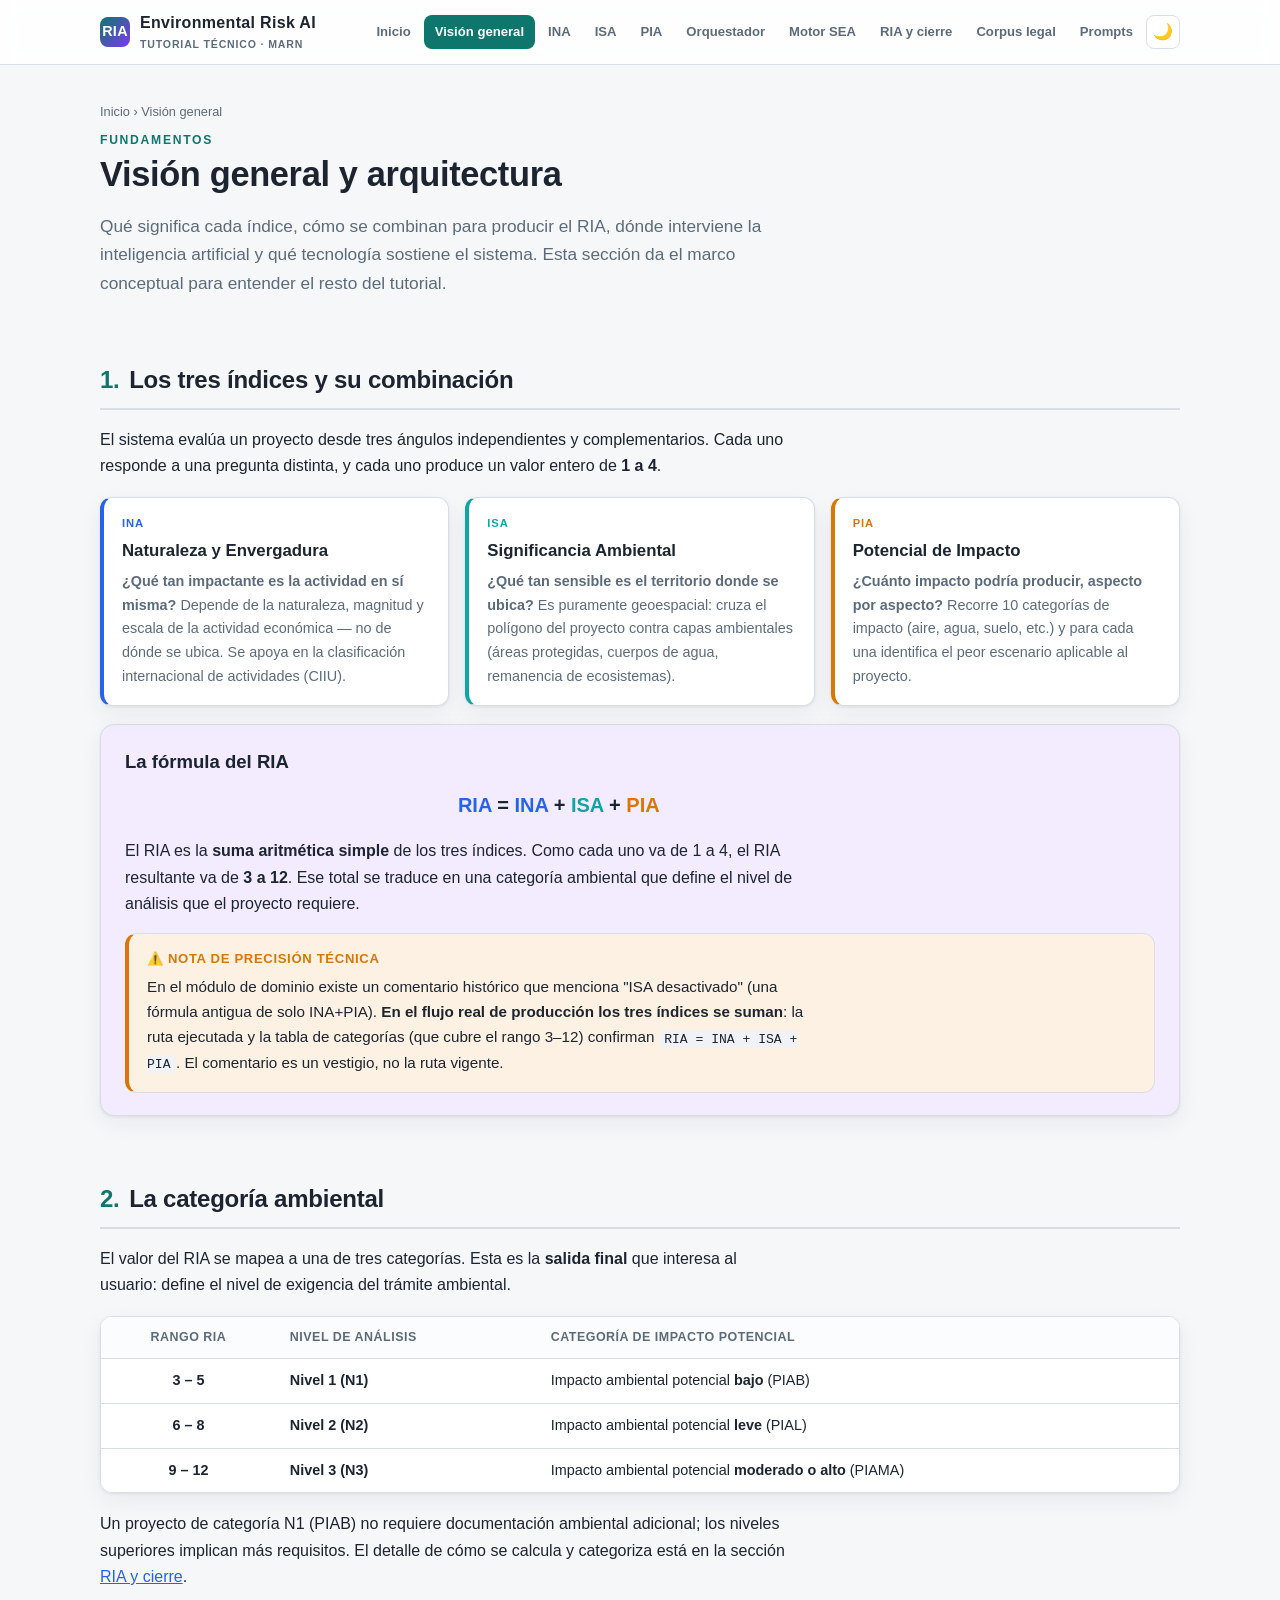
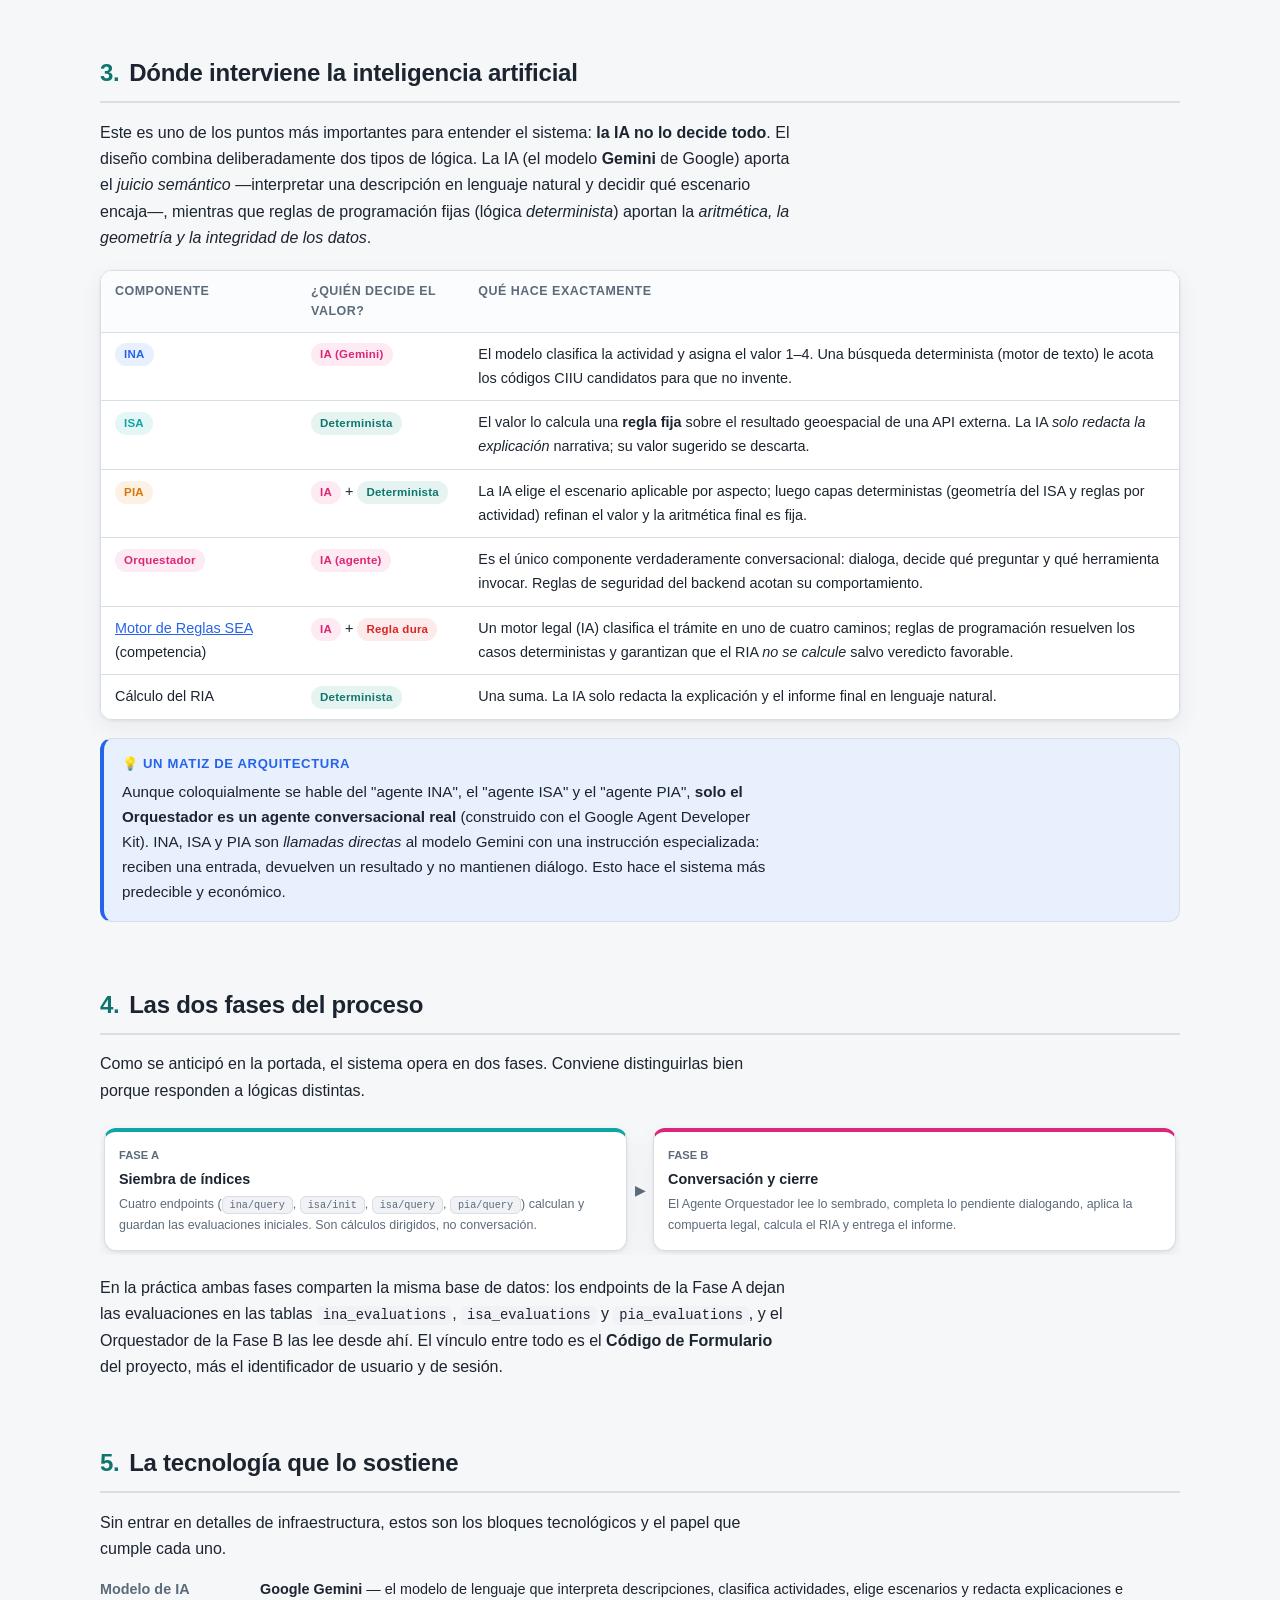
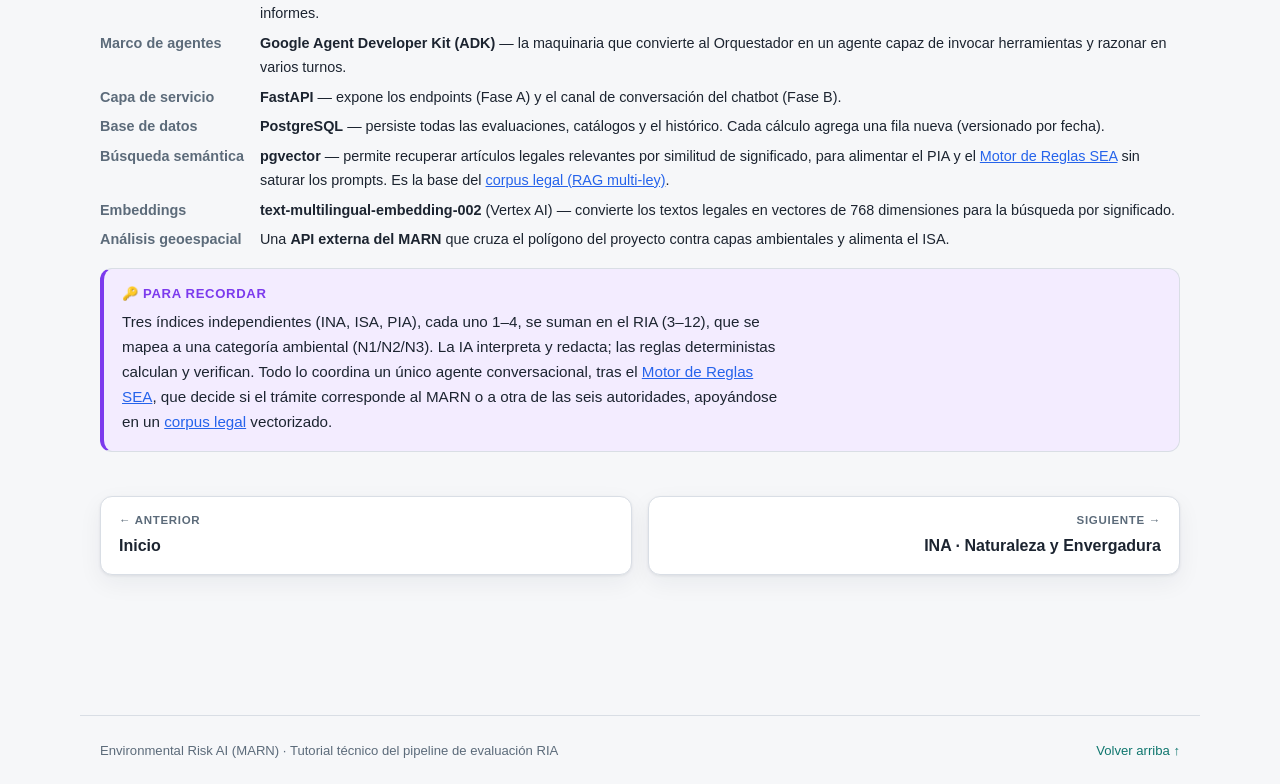
==== 01-vision-general.html @ bfadadd1 "docs: tutorial técnico RIA v2.0 Guía del flujo operacional y funcional del sistema de evaluación RIA" ====
<!DOCTYPE html>
<html lang="es">
<head>
<meta charset="UTF-8">
<meta name="viewport" content="width=device-width, initial-scale=1.0">
<title>Visión general y arquitectura · Tutorial RIA</title>
<link rel="stylesheet" href="assets/styles.css">
<script src="assets/app.js"></script>
</head>
<body>

<nav class="topbar"><div class="topbar-inner">
  <a class="brand" href="index.html"><span class="logo">RIA</span><span>Environmental Risk AI<small>Tutorial técnico · MARN</small></span></a>
  <div class="navlinks">
    <a href="index.html">Inicio</a>
    <a href="01-vision-general.html">Visión general</a>
    <a href="02-ina.html">INA</a>
    <a href="03-isa.html">ISA</a>
    <a href="04-pia.html">PIA</a>
    <a href="05-orquestador.html">Orquestador</a>
    <a href="06-motor-sea.html">Motor SEA</a>
    <a href="07-ria-cierre.html">RIA y cierre</a>
    <a href="08-corpus-legal.html">Corpus legal</a>
    <a href="09-prompts.html">Prompts</a>
    <button class="theme-toggle" onclick="toggleTheme()" aria-label="Cambiar tema">🌙</button>
  </div>
</div></nav>

<div class="wrap">

  <div class="crumb"><a href="index.html">Inicio</a> › Visión general</div>
  <header class="hero">
    <div class="kicker">Fundamentos</div>
    <h1>Visión general y arquitectura</h1>
    <p class="sub">Qué significa cada índice, cómo se combinan para producir el RIA, dónde interviene la inteligencia artificial y qué tecnología sostiene el sistema. Esta sección da el marco conceptual para entender el resto del tutorial.</p>
  </header>

  <h2><span class="num">1.</span>Los tres índices y su combinación</h2>
  <p>El sistema evalúa un proyecto desde tres ángulos independientes y complementarios. Cada uno responde a una pregunta distinta, y cada uno produce un valor entero de <strong>1 a 4</strong>.</p>

  <div class="cards">
    <div class="card c-ina">
      <div class="role">INA</div><h3>Naturaleza y Envergadura</h3>
      <p><strong>¿Qué tan impactante es la actividad en sí misma?</strong> Depende de la naturaleza, magnitud y escala de la actividad económica — no de dónde se ubica. Se apoya en la clasificación internacional de actividades (CIIU).</p>
    </div>
    <div class="card c-isa">
      <div class="role">ISA</div><h3>Significancia Ambiental</h3>
      <p><strong>¿Qué tan sensible es el territorio donde se ubica?</strong> Es puramente geoespacial: cruza el polígono del proyecto contra capas ambientales (áreas protegidas, cuerpos de agua, remanencia de ecosistemas).</p>
    </div>
    <div class="card c-pia">
      <div class="role">PIA</div><h3>Potencial de Impacto</h3>
      <p><strong>¿Cuánto impacto podría producir, aspecto por aspecto?</strong> Recorre 10 categorías de impacto (aire, agua, suelo, etc.) y para cada una identifica el peor escenario aplicable al proyecto.</p>
    </div>
  </div>

  <div class="panel tint-ria">
    <h3 style="margin-top:0">La fórmula del RIA</h3>
    <p style="font-size:1.25rem; text-align:center; font-weight:700; margin:12px 0">
      <span style="color:var(--ina)">RIA</span> = <span style="color:var(--ina)">INA</span> + <span style="color:var(--isa)">ISA</span> + <span style="color:var(--pia)">PIA</span>
    </p>
    <p>El RIA es la <strong>suma aritmética simple</strong> de los tres índices. Como cada uno va de 1 a 4, el RIA resultante va de <strong>3 a 12</strong>. Ese total se traduce en una categoría ambiental que define el nivel de análisis que el proyecto requiere.</p>
    <div class="callout warn" style="margin-bottom:0">
      <div class="ct">⚠️ Nota de precisión técnica</div>
      <p>En el módulo de dominio existe un comentario histórico que menciona "ISA desactivado" (una fórmula antigua de solo INA+PIA). <strong>En el flujo real de producción los tres índices se suman</strong>: la ruta ejecutada y la tabla de categorías (que cubre el rango 3–12) confirman <code>RIA = INA + ISA + PIA</code>. El comentario es un vestigio, no la ruta vigente.</p>
    </div>
  </div>

  <h2><span class="num">2.</span>La categoría ambiental</h2>
  <p>El valor del RIA se mapea a una de tres categorías. Esta es la <strong>salida final</strong> que interesa al usuario: define el nivel de exigencia del trámite ambiental.</p>
  <div class="tablewrap">
    <table class="scale">
      <thead><tr><th class="t-center">Rango RIA</th><th>Nivel de análisis</th><th>Categoría de impacto potencial</th></tr></thead>
      <tbody>
        <tr><td>3 – 5</td><td><strong>Nivel 1 (N1)</strong></td><td>Impacto ambiental potencial <strong>bajo</strong> (PIAB)</td></tr>
        <tr><td>6 – 8</td><td><strong>Nivel 2 (N2)</strong></td><td>Impacto ambiental potencial <strong>leve</strong> (PIAL)</td></tr>
        <tr><td>9 – 12</td><td><strong>Nivel 3 (N3)</strong></td><td>Impacto ambiental potencial <strong>moderado o alto</strong> (PIAMA)</td></tr>
      </tbody>
    </table>
  </div>
  <p>Un proyecto de categoría N1 (PIAB) no requiere documentación ambiental adicional; los niveles superiores implican más requisitos. El detalle de cómo se calcula y categoriza está en la sección <a href="07-ria-cierre.html">RIA y cierre</a>.</p>

  <h2><span class="num">3.</span>Dónde interviene la inteligencia artificial</h2>
  <p>Este es uno de los puntos más importantes para entender el sistema: <strong>la IA no lo decide todo</strong>. El diseño combina deliberadamente dos tipos de lógica. La IA (el modelo <strong>Gemini</strong> de Google) aporta el <em>juicio semántico</em> —interpretar una descripción en lenguaje natural y decidir qué escenario encaja—, mientras que reglas de programación fijas (lógica <em>determinista</em>) aportan la <em>aritmética, la geometría y la integridad de los datos</em>.</p>

  <div class="tablewrap">
    <table>
      <thead><tr><th>Componente</th><th>¿Quién decide el valor?</th><th>Qué hace exactamente</th></tr></thead>
      <tbody>
        <tr>
          <td><span class="badge b-ina">INA</span></td>
          <td><span class="badge b-orq">IA (Gemini)</span></td>
          <td>El modelo clasifica la actividad y asigna el valor 1–4. Una búsqueda determinista (motor de texto) le acota los códigos CIIU candidatos para que no invente.</td>
        </tr>
        <tr>
          <td><span class="badge b-isa">ISA</span></td>
          <td><span class="badge b-auto">Determinista</span></td>
          <td>El valor lo calcula una <strong>regla fija</strong> sobre el resultado geoespacial de una API externa. La IA <em>solo redacta la explicación</em> narrativa; su valor sugerido se descarta.</td>
        </tr>
        <tr>
          <td><span class="badge b-pia">PIA</span></td>
          <td><span class="badge b-orq">IA</span> + <span class="badge b-auto">Determinista</span></td>
          <td>La IA elige el escenario aplicable por aspecto; luego capas deterministas (geometría del ISA y reglas por actividad) refinan el valor y la aritmética final es fija.</td>
        </tr>
        <tr>
          <td><span class="badge b-orq">Orquestador</span></td>
          <td><span class="badge b-orq">IA (agente)</span></td>
          <td>Es el único componente verdaderamente conversacional: dialoga, decide qué preguntar y qué herramienta invocar. Reglas de seguridad del backend acotan su comportamiento.</td>
        </tr>
        <tr>
          <td><a href="06-motor-sea.html">Motor de Reglas SEA</a> (competencia)</td>
          <td><span class="badge b-orq">IA</span> + <span class="badge b-stop">Regla dura</span></td>
          <td>Un motor legal (IA) clasifica el trámite en uno de cuatro caminos; reglas de programación resuelven los casos deterministas y garantizan que el RIA <em>no se calcule</em> salvo veredicto favorable.</td>
        </tr>
        <tr>
          <td>Cálculo del RIA</td>
          <td><span class="badge b-auto">Determinista</span></td>
          <td>Una suma. La IA solo redacta la explicación y el informe final en lenguaje natural.</td>
        </tr>
      </tbody>
    </table>
  </div>

  <div class="callout info">
    <div class="ct">💡 Un matiz de arquitectura</div>
    <p>Aunque coloquialmente se hable del "agente INA", el "agente ISA" y el "agente PIA", <strong>solo el Orquestador es un agente conversacional real</strong> (construido con el Google Agent Developer Kit). INA, ISA y PIA son <em>llamadas directas</em> al modelo Gemini con una instrucción especializada: reciben una entrada, devuelven un resultado y no mantienen diálogo. Esto hace el sistema más predecible y económico.</p>
  </div>

  <h2><span class="num">4.</span>Las dos fases del proceso</h2>
  <p>Como se anticipó en la portada, el sistema opera en dos fases. Conviene distinguirlas bien porque responden a lógicas distintas.</p>

  <div class="pipe">
    <div class="stage ep" style="border-top-color:var(--isa)">
      <div class="n">FASE A</div>
      <div class="t">Siembra de índices</div>
      <div class="d">Cuatro endpoints (<span class="tool">ina/query</span>, <span class="tool">isa/init</span>, <span class="tool">isa/query</span>, <span class="tool">pia/query</span>) calculan y guardan las evaluaciones iniciales. Son cálculos dirigidos, no conversación.</div>
    </div>
    <div class="stage ep" style="border-top-color:var(--orq)">
      <div class="n">FASE B</div>
      <div class="t">Conversación y cierre</div>
      <div class="d">El Agente Orquestador lee lo sembrado, completa lo pendiente dialogando, aplica la compuerta legal, calcula el RIA y entrega el informe.</div>
    </div>
  </div>

  <p>En la práctica ambas fases comparten la misma base de datos: los endpoints de la Fase A dejan las evaluaciones en las tablas <code>ina_evaluations</code>, <code>isa_evaluations</code> y <code>pia_evaluations</code>, y el Orquestador de la Fase B las lee desde ahí. El vínculo entre todo es el <strong>Código de Formulario</strong> del proyecto, más el identificador de usuario y de sesión.</p>

  <h2><span class="num">5.</span>La tecnología que lo sostiene</h2>
  <p>Sin entrar en detalles de infraestructura, estos son los bloques tecnológicos y el papel que cumple cada uno.</p>
  <dl class="meta">
    <dt>Modelo de IA</dt><dd><strong>Google Gemini</strong> — el modelo de lenguaje que interpreta descripciones, clasifica actividades, elige escenarios y redacta explicaciones e informes.</dd>
    <dt>Marco de agentes</dt><dd><strong>Google Agent Developer Kit (ADK)</strong> — la maquinaria que convierte al Orquestador en un agente capaz de invocar herramientas y razonar en varios turnos.</dd>
    <dt>Capa de servicio</dt><dd><strong>FastAPI</strong> — expone los endpoints (Fase A) y el canal de conversación del chatbot (Fase B).</dd>
    <dt>Base de datos</dt><dd><strong>PostgreSQL</strong> — persiste todas las evaluaciones, catálogos y el histórico. Cada cálculo agrega una fila nueva (versionado por fecha).</dd>
    <dt>Búsqueda semántica</dt><dd><strong>pgvector</strong> — permite recuperar artículos legales relevantes por similitud de significado, para alimentar el PIA y el <a href="06-motor-sea.html">Motor de Reglas SEA</a> sin saturar los prompts. Es la base del <a href="08-corpus-legal.html">corpus legal (RAG multi-ley)</a>.</dd>
    <dt>Embeddings</dt><dd><strong>text-multilingual-embedding-002</strong> (Vertex AI) — convierte los textos legales en vectores de 768 dimensiones para la búsqueda por significado.</dd>
    <dt>Análisis geoespacial</dt><dd>Una <strong>API externa del MARN</strong> que cruza el polígono del proyecto contra capas ambientales y alimenta el ISA.</dd>
  </dl>

  <div class="callout key">
    <div class="ct">🔑 Para recordar</div>
    <p>Tres índices independientes (INA, ISA, PIA), cada uno 1–4, se suman en el RIA (3–12), que se mapea a una categoría ambiental (N1/N2/N3). La IA interpreta y redacta; las reglas deterministas calculan y verifican. Todo lo coordina un único agente conversacional, tras el <a href="06-motor-sea.html">Motor de Reglas SEA</a>, que decide si el trámite corresponde al MARN o a otra de las seis autoridades, apoyándose en un <a href="08-corpus-legal.html">corpus legal</a> vectorizado.</p>
  </div>

  <div class="pager">
    <a href="index.html"><div class="dir">← Anterior</div><div class="ti">Inicio</div></a>
    <a class="next" href="02-ina.html"><div class="dir">Siguiente →</div><div class="ti">INA · Naturaleza y Envergadura</div></a>
  </div>

</div>

<footer class="foot">
  <div>Environmental Risk AI (MARN) · Tutorial técnico del pipeline de evaluación RIA</div>
  <div><a href="#">Volver arriba ↑</a></div>
</footer>

</body>
</html>
---- assets/styles.css ----
/* ==========================================================================
   Tutorial RIA — Sistema de diseño compartido
   Reporte técnico ejecutivo · Environmental Risk AI (MARN)
   ========================================================================== */

:root{
  --bg:#f6f7f9; --panel:#ffffff; --panel-2:#fbfcfd; --ink:#1c2430; --muted:#5c6b7a;
  --line:#d9dee5; --shadow:0 1px 3px rgba(20,30,45,.08),0 8px 24px rgba(20,30,45,.06);
  --shadow-lg:0 4px 12px rgba(20,30,45,.10),0 24px 48px rgba(20,30,45,.10);
  --code-bg:#f0f2f5;
  /* Marca por índice / componente */
  --brand:#0f766e;         /* teal MARN */
  --brand-soft:#e6f4f1;
  --ina:#2563eb;  --ina-soft:#e8f0fe;      /* azul */
  --isa:#0ea5a4;  --isa-soft:#e4f6f5;      /* teal */
  --pia:#d97706;  --pia-soft:#fdf1e3;      /* ámbar */
  --ria:#7c3aed;  --ria-soft:#f3ecff;      /* violeta */
  --orq:#db2777;  --orq-soft:#fdeaf3;      /* magenta */
  --ok:#16a34a;   --ok-soft:#e7f6ec;
  --warn:#d97706; --warn-soft:#fdf1e3;
  --stop:#dc2626; --stop-soft:#fdeaea;
  --ask:#0891b2;  --ask-soft:#e2f5f9;
  --maxw:1120px;
}
@media (prefers-color-scheme: dark){
  :root{
    --bg:#0e1116; --panel:#161b22; --panel-2:#1b2129; --ink:#e6edf3; --muted:#9aa7b4;
    --line:#2a323c; --shadow:0 1px 3px rgba(0,0,0,.4),0 8px 24px rgba(0,0,0,.3);
    --shadow-lg:0 4px 12px rgba(0,0,0,.5),0 24px 48px rgba(0,0,0,.45);
    --code-bg:#0b0f14;
    --brand:#2dd4bf; --brand-soft:#10312e;
    --ina:#60a5fa; --ina-soft:#12233f;
    --isa:#2dd4bf; --isa-soft:#0f312f;
    --pia:#fbbf24; --pia-soft:#3a2c10;
    --ria:#a78bfa; --ria-soft:#241a3a;
    --orq:#f472b6; --orq-soft:#3a1526;
    --ok:#4ade80; --ok-soft:#12311d;
    --warn:#fbbf24; --warn-soft:#3a2c10;
    --stop:#f87171; --stop-soft:#3a1616;
    --ask:#22d3ee; --ask-soft:#0c2f38;
  }
}
:root[data-theme="dark"]{
  --bg:#0e1116; --panel:#161b22; --panel-2:#1b2129; --ink:#e6edf3; --muted:#9aa7b4;
  --line:#2a323c; --shadow:0 1px 3px rgba(0,0,0,.4),0 8px 24px rgba(0,0,0,.3);
  --shadow-lg:0 4px 12px rgba(0,0,0,.5),0 24px 48px rgba(0,0,0,.45);
  --code-bg:#0b0f14;
  --brand:#2dd4bf; --brand-soft:#10312e;
  --ina:#60a5fa; --ina-soft:#12233f;
  --isa:#2dd4bf; --isa-soft:#0f312f;
  --pia:#fbbf24; --pia-soft:#3a2c10;
  --ria:#a78bfa; --ria-soft:#241a3a;
  --orq:#f472b6; --orq-soft:#3a1526;
  --ok:#4ade80; --ok-soft:#12311d;
  --warn:#fbbf24; --warn-soft:#3a2c10;
  --stop:#f87171; --stop-soft:#3a1616;
  --ask:#22d3ee; --ask-soft:#0c2f38;
}
:root[data-theme="light"]{
  --bg:#f6f7f9; --panel:#ffffff; --panel-2:#fbfcfd; --ink:#1c2430; --muted:#5c6b7a;
  --line:#d9dee5; --shadow:0 1px 3px rgba(20,30,45,.08),0 8px 24px rgba(20,30,45,.06);
  --shadow-lg:0 4px 12px rgba(20,30,45,.10),0 24px 48px rgba(20,30,45,.10);
  --code-bg:#f0f2f5;
  --brand:#0f766e; --brand-soft:#e6f4f1;
  --ina:#2563eb; --ina-soft:#e8f0fe;
  --isa:#0ea5a4; --isa-soft:#e4f6f5;
  --pia:#d97706; --pia-soft:#fdf1e3;
  --ria:#7c3aed; --ria-soft:#f3ecff;
  --orq:#db2777; --orq-soft:#fdeaf3;
  --ok:#16a34a; --ok-soft:#e7f6ec;
  --warn:#d97706; --warn-soft:#fdf1e3;
  --stop:#dc2626; --stop-soft:#fdeaea;
  --ask:#0891b2; --ask-soft:#e2f5f9;
}

*{box-sizing:border-box}
html{scroll-behavior:smooth; scroll-padding-top:84px}
body{
  margin:0; background:var(--bg); color:var(--ink);
  font-family:-apple-system,BlinkMacSystemFont,"Segoe UI",Roboto,Helvetica,Arial,sans-serif;
  line-height:1.65; -webkit-font-smoothing:antialiased;
}
img{max-width:100%}

/* ---------- Top navigation ---------- */
.topbar{
  position:sticky; top:0; z-index:100; background:color-mix(in srgb, var(--panel) 88%, transparent);
  backdrop-filter:saturate(180%) blur(10px); border-bottom:1px solid var(--line);
}
.topbar-inner{max-width:var(--maxw); margin:0 auto; display:flex; align-items:center; gap:18px;
  padding:10px 20px; flex-wrap:wrap}
.brand{display:flex; align-items:center; gap:10px; font-weight:800; letter-spacing:.02em; text-decoration:none; color:var(--ink)}
.brand .logo{width:30px; height:30px; border-radius:8px; background:linear-gradient(135deg,var(--brand),var(--ria));
  display:grid; place-items:center; color:#fff; font-size:.9rem; font-weight:900; flex:none}
.brand small{display:block; font-size:.66rem; font-weight:600; color:var(--muted); letter-spacing:.08em; text-transform:uppercase}
.navlinks{display:flex; gap:2px; flex-wrap:wrap; margin-left:auto; align-items:center}
.navlinks a{font-size:.82rem; font-weight:600; color:var(--muted); text-decoration:none;
  padding:6px 11px; border-radius:8px; transition:background .15s,color .15s; white-space:nowrap}
.navlinks a:hover{background:var(--brand-soft); color:var(--brand)}
.navlinks a.active{background:var(--brand); color:#fff}
.theme-toggle{border:1px solid var(--line); background:var(--panel); color:var(--ink); cursor:pointer;
  width:34px; height:34px; border-radius:8px; font-size:1rem; display:grid; place-items:center}
.theme-toggle:hover{background:var(--brand-soft)}

/* ---------- Layout ---------- */
.wrap{max-width:var(--maxw); margin:0 auto; padding:36px 20px 100px}
.hero{margin:8px 0 30px}
.kicker{font-size:.76rem; letter-spacing:.14em; text-transform:uppercase; color:var(--brand); font-weight:800}
h1{font-size:2.15rem; margin:.15em 0 .18em; line-height:1.15; letter-spacing:-.01em}
.sub{color:var(--muted); font-size:1.08rem; max-width:75ch}
h2{font-size:1.5rem; margin:2.6em 0 .7em; padding-bottom:.35em; border-bottom:2px solid var(--line); letter-spacing:-.01em}
h2 .num{color:var(--brand); font-variant-numeric:tabular-nums; margin-right:.4em}
h3{font-size:1.16rem; margin:1.9em 0 .5em}
h4{font-size:1rem; margin:1.4em 0 .4em; color:var(--muted); text-transform:uppercase; letter-spacing:.06em; font-size:.8rem}
p{max-width:78ch}
ul,ol{max-width:78ch}
li{margin:.28em 0}
code{background:var(--code-bg); padding:.12em .42em; border-radius:5px; font-size:.86em;
  font-family:"SF Mono",ui-monospace,Menlo,Consolas,monospace}
a{color:var(--ina)}
strong{font-weight:700}
hr{border:none; border-top:1px solid var(--line); margin:2.4em 0}

/* ---------- Breadcrumb / section intro ---------- */
.crumb{font-size:.8rem; color:var(--muted); margin-bottom:6px}
.crumb a{color:var(--muted); text-decoration:none}
.crumb a:hover{color:var(--brand)}

/* ---------- Cards grid ---------- */
.cards{display:grid; grid-template-columns:repeat(auto-fill,minmax(260px,1fr)); gap:16px; margin:18px 0}
.card{background:var(--panel); border:1px solid var(--line); border-left-width:4px; border-radius:12px;
  padding:16px 18px; box-shadow:var(--shadow); transition:transform .15s, box-shadow .15s}
.card.link{cursor:pointer; text-decoration:none; color:inherit; display:block}
.card.link:hover{transform:translateY(-3px); box-shadow:var(--shadow-lg)}
.card .role{font-size:.7rem; text-transform:uppercase; letter-spacing:.08em; color:var(--muted); font-weight:800}
.card h3{margin:.25em 0 .3em; font-size:1.05rem}
.card p{font-size:.9rem; margin:.3em 0 0; color:var(--muted)}
.card .arrow{margin-top:10px; font-weight:700; font-size:.85rem}
.c-ina{border-left-color:var(--ina)} .c-ina .role,.c-ina .arrow{color:var(--ina)}
.c-isa{border-left-color:var(--isa)} .c-isa .role,.c-isa .arrow{color:var(--isa)}
.c-pia{border-left-color:var(--pia)} .c-pia .role,.c-pia .arrow{color:var(--pia)}
.c-ria{border-left-color:var(--ria)} .c-ria .role,.c-ria .arrow{color:var(--ria)}
.c-orq{border-left-color:var(--orq)} .c-orq .role,.c-orq .arrow{color:var(--orq)}
.c-brand{border-left-color:var(--brand)} .c-brand .role,.c-brand .arrow{color:var(--brand)}

/* ---------- Panels ---------- */
.panel{background:var(--panel); border:1px solid var(--line); border-radius:14px;
  box-shadow:var(--shadow); padding:22px 24px; margin:18px 0}
.panel.tint-ina{background:var(--ina-soft); border-color:color-mix(in srgb,var(--ina) 30%, var(--line))}
.panel.tint-isa{background:var(--isa-soft)}
.panel.tint-pia{background:var(--pia-soft)}
.panel.tint-ria{background:var(--ria-soft)}
.panel.tint-orq{background:var(--orq-soft)}

/* ---------- Callouts ---------- */
.callout{border-radius:12px; padding:14px 18px; margin:16px 0; border:1px solid var(--line);
  border-left-width:4px; background:var(--panel); font-size:.95rem}
.callout .ct{font-weight:800; font-size:.82rem; text-transform:uppercase; letter-spacing:.05em; margin-bottom:4px; display:flex; gap:7px; align-items:center}
.callout p{margin:.2em 0}
.callout.info{border-left-color:var(--ina); background:var(--ina-soft)} .callout.info .ct{color:var(--ina)}
.callout.ok{border-left-color:var(--ok); background:var(--ok-soft)} .callout.ok .ct{color:var(--ok)}
.callout.warn{border-left-color:var(--warn); background:var(--warn-soft)} .callout.warn .ct{color:var(--warn)}
.callout.stop{border-left-color:var(--stop); background:var(--stop-soft)} .callout.stop .ct{color:var(--stop)}
.callout.key{border-left-color:var(--ria); background:var(--ria-soft)} .callout.key .ct{color:var(--ria)}

/* ---------- Tables ---------- */
.tablewrap{overflow-x:auto; margin:18px 0; border:1px solid var(--line); border-radius:12px; box-shadow:var(--shadow)}
table{border-collapse:collapse; width:100%; font-size:.9rem; background:var(--panel)}
th,td{text-align:left; padding:10px 14px; border-bottom:1px solid var(--line); vertical-align:top}
th{background:var(--panel-2); font-weight:800; font-size:.78rem; text-transform:uppercase; letter-spacing:.04em; color:var(--muted)}
tr:last-child td{border-bottom:none}
td code{white-space:nowrap}
.t-center{text-align:center}
.scale td:first-child{font-weight:700; text-align:center; font-variant-numeric:tabular-nums}

/* ---------- Badges & chips ---------- */
.badge{display:inline-block; font-size:.72rem; font-weight:700; padding:2px 9px; border-radius:20px;
  letter-spacing:.02em; vertical-align:middle}
.b-ina{background:var(--ina-soft); color:var(--ina)} .b-isa{background:var(--isa-soft); color:var(--isa)}
.b-pia{background:var(--pia-soft); color:var(--pia)} .b-ria{background:var(--ria-soft); color:var(--ria)}
.b-orq{background:var(--orq-soft); color:var(--orq)}
.b-ok{background:var(--ok-soft); color:var(--ok)} .b-warn{background:var(--warn-soft); color:var(--warn)}
.b-stop{background:var(--stop-soft); color:var(--stop)} .b-ask{background:var(--ask-soft); color:var(--ask)}
.b-auto{background:var(--brand-soft); color:var(--brand)}
.tool{font-family:"SF Mono",ui-monospace,Menlo,Consolas,monospace; font-size:.82em; background:var(--code-bg);
  padding:2px 7px; border-radius:6px; border:1px solid var(--line); white-space:nowrap}

/* ---------- Prompt / verbatim block ---------- */
.prompt{background:var(--code-bg); border:1px solid var(--line); border-radius:12px; margin:16px 0;
  box-shadow:var(--shadow); overflow:hidden}
.prompt .phead{display:flex; align-items:center; gap:8px; padding:9px 14px; background:var(--panel-2);
  border-bottom:1px solid var(--line); font-size:.78rem; font-weight:700; color:var(--muted)}
.prompt .phead .file{font-family:"SF Mono",ui-monospace,Menlo,monospace; color:var(--ink)}
.prompt .phead .tag{margin-left:auto; font-weight:700; text-transform:uppercase; letter-spacing:.05em; font-size:.68rem;
  background:var(--brand-soft); color:var(--brand); padding:2px 8px; border-radius:12px}
.prompt pre{margin:0; padding:16px 18px; overflow-x:auto; max-height:520px; overflow-y:auto}
.prompt.open pre{max-height:none}
.prompt pre code{background:none; padding:0; font-size:.82rem; line-height:1.55; white-space:pre; color:var(--ink)}
.prompt .pfoot{border-top:1px solid var(--line); background:var(--panel-2); padding:6px 14px; text-align:center}
.prompt .pfoot button{background:none; border:none; color:var(--brand); font-weight:700; cursor:pointer; font-size:.78rem}

/* ---------- Flow diagram primitives ---------- */
.flow{background:var(--panel); border:1px solid var(--line); border-radius:16px; box-shadow:var(--shadow);
  padding:26px 22px; margin:20px 0; overflow-x:auto}
.flow .cap{text-align:center; color:var(--muted); font-size:.82rem; margin-top:6px}
.flow-col{display:flex; flex-direction:column; align-items:center; gap:0; width:100%; max-width:100%; min-width:0}
.fnode{background:var(--panel); border:1.5px solid var(--line); border-radius:12px; padding:12px 18px;
  box-shadow:var(--shadow); max-width:640px; width:100%; text-align:center; position:relative;
  overflow-wrap:break-word; word-break:break-word}
.fnode .ftitle{font-weight:700; font-size:.95rem}
.fnode .fsub{font-size:.82rem; color:var(--muted); margin-top:3px}
.fnode.wide{max-width:760px}
.fnode.start{background:var(--brand); color:#fff; border-color:var(--brand); border-radius:26px}
.fnode.start .fsub{color:rgba(255,255,255,.85)}
.fnode.endok{background:var(--ok); color:#fff; border-color:var(--ok); border-radius:26px}
.fnode.endstop{background:var(--stop); color:#fff; border-color:var(--stop); border-radius:26px}
.fnode.ina{border-color:var(--ina); border-left-width:5px}
.fnode.isa{border-color:var(--isa); border-left-width:5px}
.fnode.pia{border-color:var(--pia); border-left-width:5px}
.fnode.ria{border-color:var(--ria); border-left-width:5px}
.fnode.orq{border-color:var(--orq); border-left-width:5px}
.fnode.tool{font-family:"SF Mono",ui-monospace,Menlo,monospace; font-size:.85rem; background:var(--code-bg);
  white-space:normal}
/* decision diamond */
.fdecision{background:var(--warn-soft); border:2px solid var(--warn); border-radius:12px;
  padding:12px 20px; text-align:center; font-weight:700; max-width:560px; width:100%; color:var(--ink); position:relative;
  overflow-wrap:break-word; word-break:break-word}
.fdecision .q{font-size:.7rem; color:var(--warn); font-weight:800; text-transform:uppercase; letter-spacing:.06em}
/* connectors */
.farrow{width:2px; height:26px; background:var(--muted); position:relative; flex:none}
.farrow::after{content:""; position:absolute; bottom:0; left:50%; transform:translateX(-50%);
  border-left:5px solid transparent; border-right:5px solid transparent; border-top:7px solid var(--muted)}
.farrow.lbl::before{content:attr(data-label); position:absolute; left:8px; top:50%; transform:translateY(-50%);
  font-size:.72rem; font-weight:700; color:var(--muted); white-space:nowrap; background:var(--panel); padding:0 4px}
.farrow.yes::before{color:var(--ok)} .farrow.no::before{color:var(--stop)}
/* horizontal branch row */
.fbranch{display:flex; gap:20px; justify-content:center; align-items:flex-start; flex-wrap:wrap; width:100%}
.fbranch .flow-col{flex:1 1 240px; min-width:0; width:auto}

/* step list */
.steps{list-style:none; padding:0; margin:18px 0; counter-reset:s}
.steps>li{position:relative; padding:4px 0 18px 52px; counter-increment:s}
.steps>li::before{content:counter(s); position:absolute; left:0; top:0; width:34px; height:34px;
  background:var(--brand); color:#fff; border-radius:50%; display:grid; place-items:center; font-weight:800; font-size:.9rem}
.steps>li::after{content:""; position:absolute; left:16px; top:36px; bottom:0; width:2px; background:var(--line)}
.steps>li:last-child::after{display:none}
.steps>li .st{font-weight:700}
.steps>li p{margin:.25em 0; font-size:.93rem}

/* pipeline strip (numbered horizontal) */
.pipe{display:flex; gap:0; align-items:stretch; overflow-x:auto; margin:20px 0; padding:4px}
.pipe .stage{flex:1; min-width:150px; background:var(--panel); border:1px solid var(--line); border-radius:12px;
  padding:14px; position:relative; box-shadow:var(--shadow); margin-right:26px}
.pipe .stage:last-child{margin-right:0}
.pipe .stage::after{content:"▶"; position:absolute; right:-20px; top:50%; transform:translateY(-50%); color:var(--muted); font-size:.9rem}
.pipe .stage:last-child::after{display:none}
.pipe .stage .n{font-size:.7rem; font-weight:800; color:var(--muted)}
.pipe .stage .t{font-weight:700; font-size:.9rem; margin:3px 0}
.pipe .stage .d{font-size:.78rem; color:var(--muted)}
.pipe .stage.ep{border-top:4px solid var(--brand)}

/* two-column meta */
.meta{display:grid; grid-template-columns:auto 1fr; gap:6px 16px; font-size:.9rem; margin:14px 0}
.meta dt{font-weight:700; color:var(--muted)}
.meta dd{margin:0}

/* KPI tiles */
.tiles{display:grid; grid-template-columns:repeat(auto-fit,minmax(150px,1fr)); gap:14px; margin:18px 0}
.tile{background:var(--panel); border:1px solid var(--line); border-radius:12px; padding:16px; box-shadow:var(--shadow); text-align:center}
.tile .v{font-size:1.9rem; font-weight:800; line-height:1}
.tile .l{font-size:.78rem; color:var(--muted); margin-top:6px}

/* footer */
.foot{max-width:var(--maxw); margin:40px auto 0; padding:24px 20px; border-top:1px solid var(--line);
  color:var(--muted); font-size:.82rem; display:flex; justify-content:space-between; flex-wrap:wrap; gap:12px}
.foot a{color:var(--brand); text-decoration:none}

/* prev/next */
.pager{display:flex; justify-content:space-between; gap:16px; margin-top:44px; flex-wrap:wrap}
.pager a{flex:1; min-width:220px; text-decoration:none; border:1px solid var(--line); border-radius:12px; padding:14px 18px;
  background:var(--panel); box-shadow:var(--shadow); transition:transform .15s,box-shadow .15s}
.pager a:hover{transform:translateY(-2px); box-shadow:var(--shadow-lg)}
.pager .dir{font-size:.72rem; color:var(--muted); text-transform:uppercase; letter-spacing:.06em; font-weight:700}
.pager .ti{font-weight:700; color:var(--ink); margin-top:3px}
.pager .next{text-align:right}

@media (max-width:640px){
  h1{font-size:1.7rem}
  .navlinks{width:100%; margin-left:0; overflow-x:auto}
  .topbar-inner{padding:8px 14px}
}
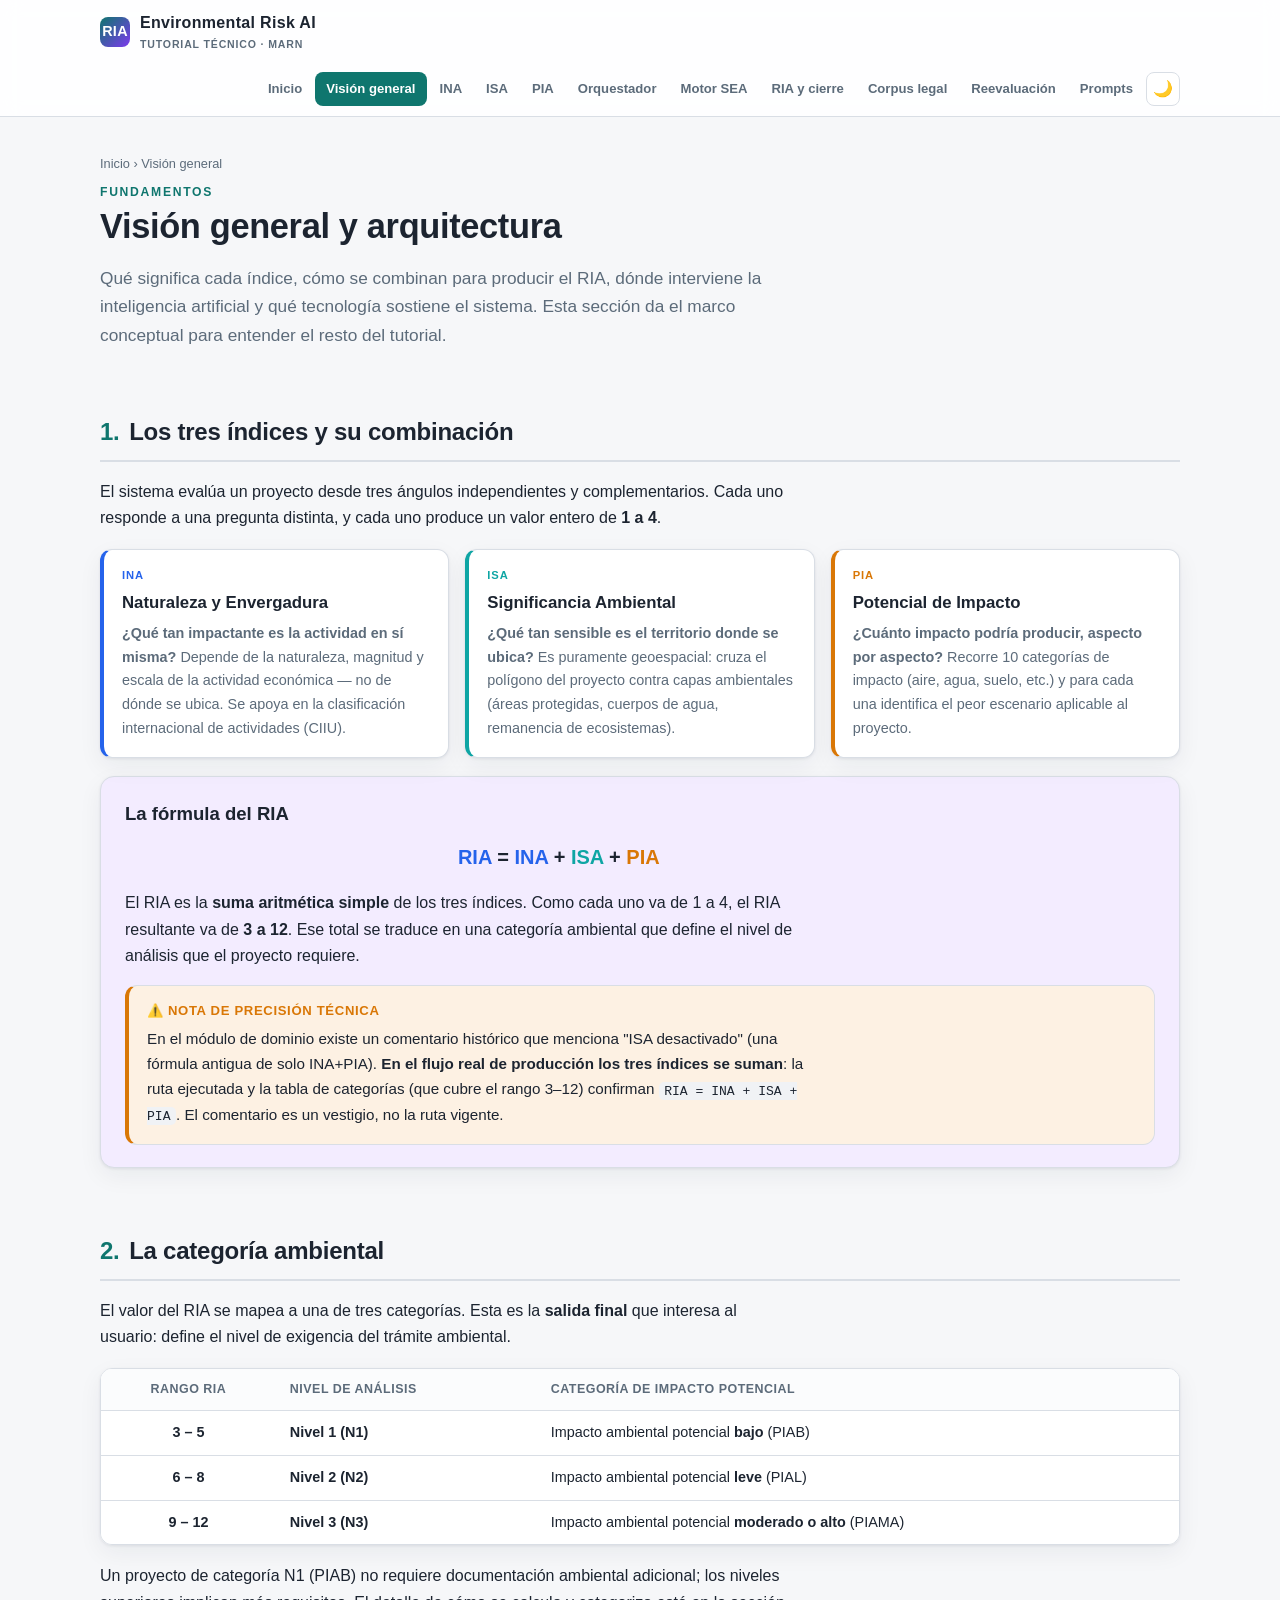
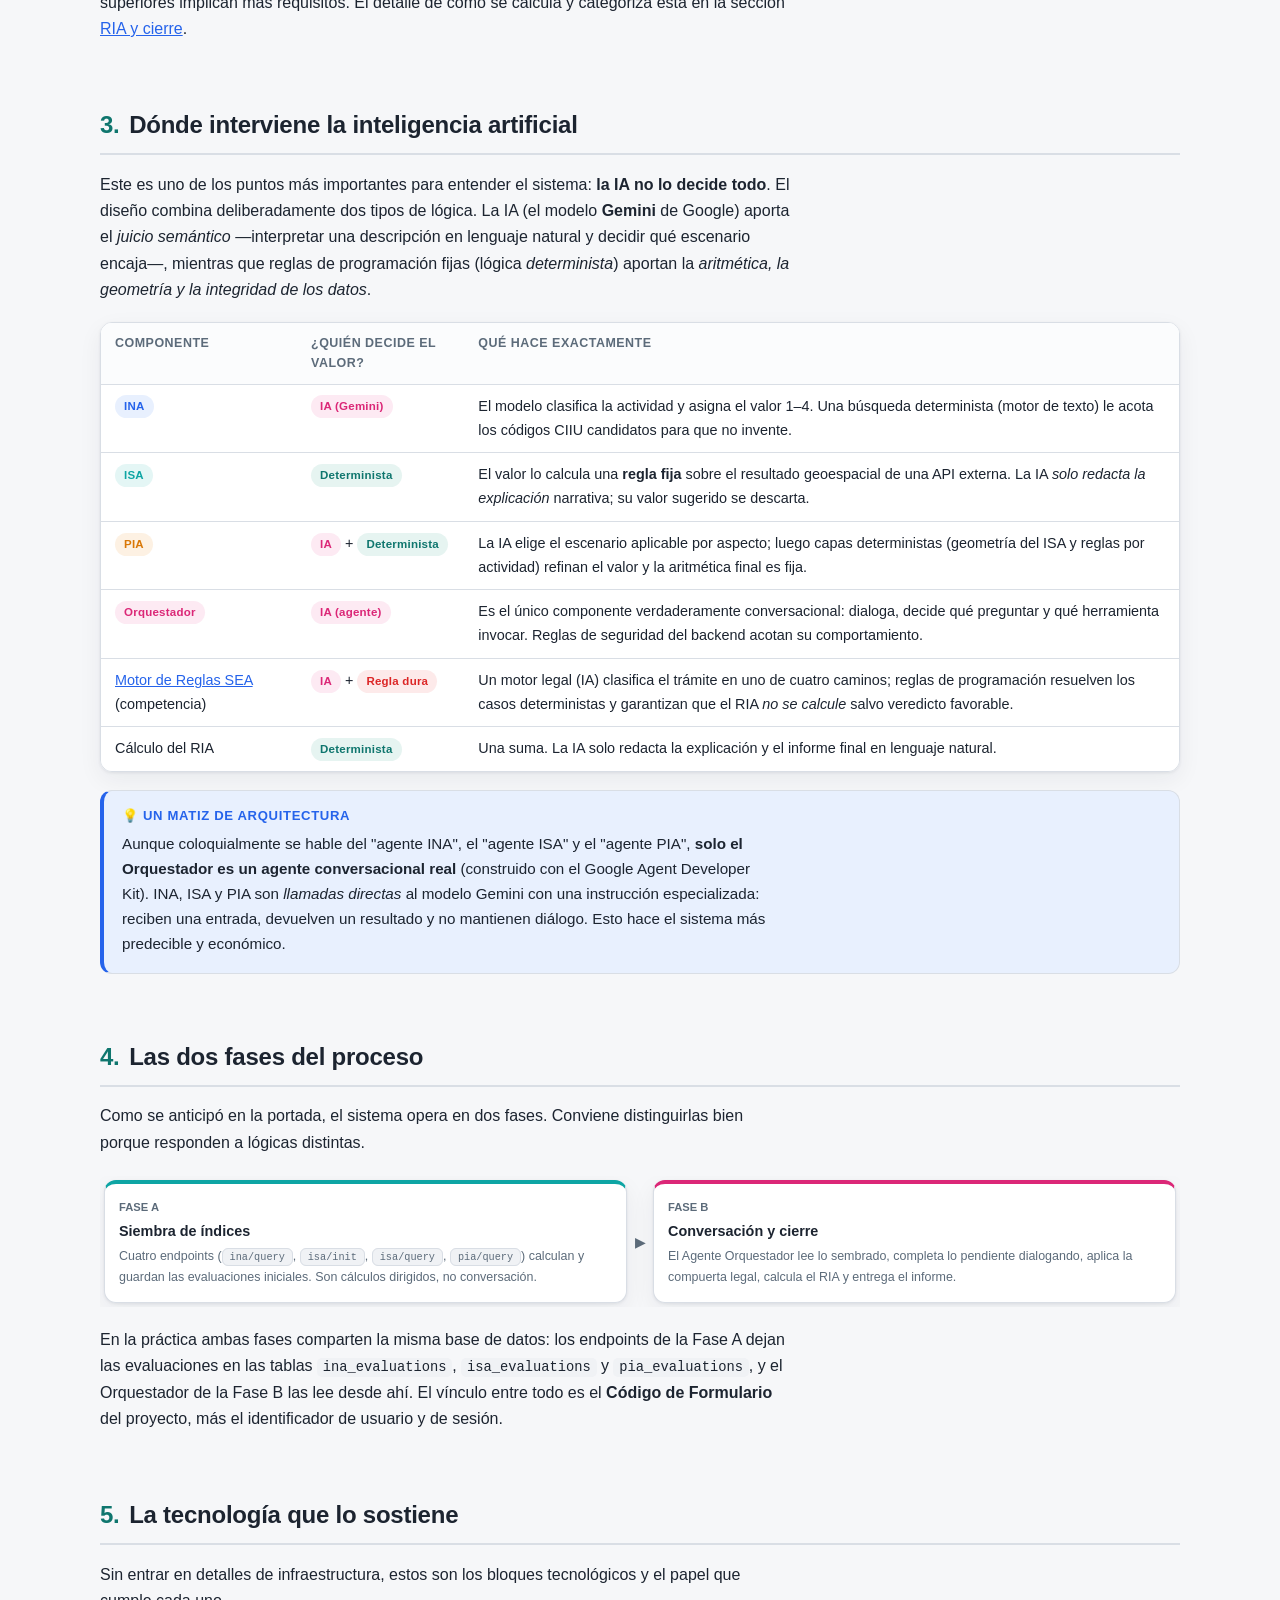
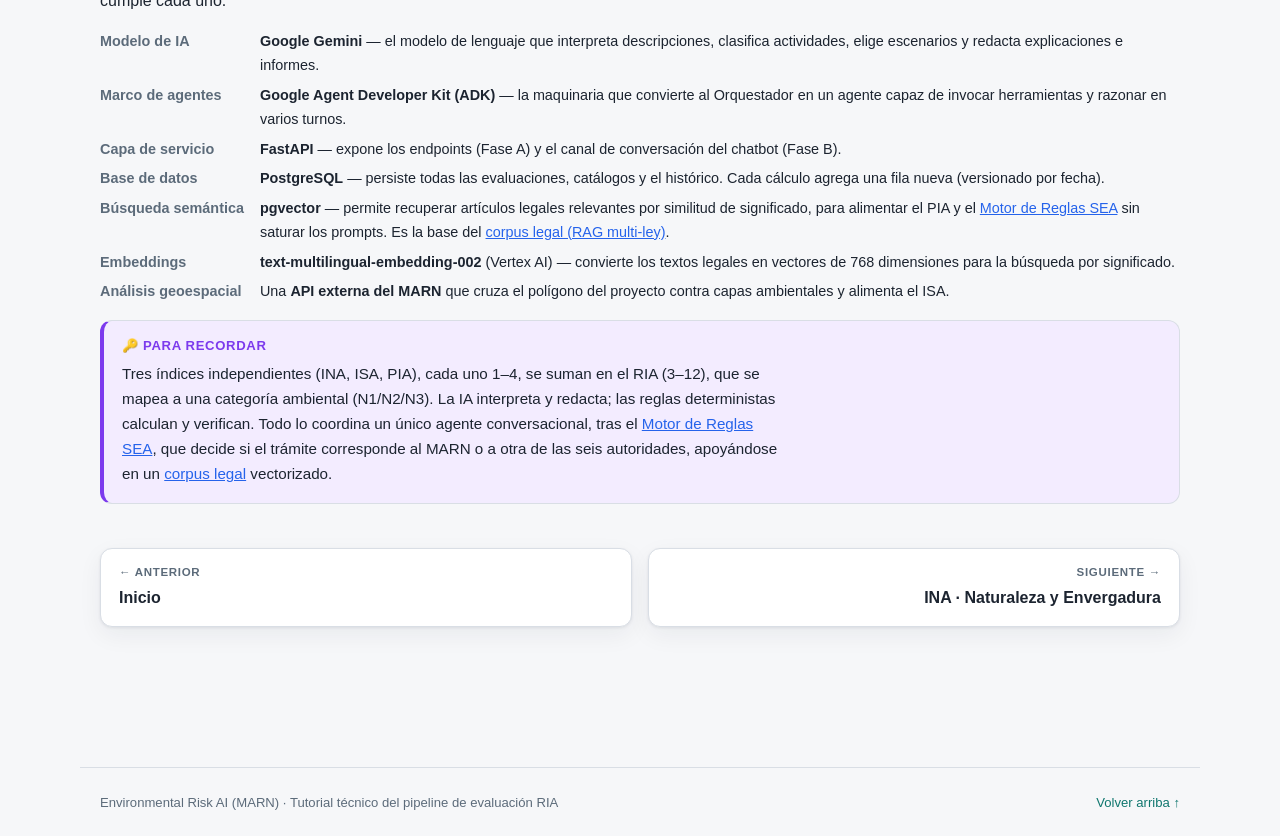
==== commit 2545ee0d: "docs: la reevaluación técnica entra al tutorial Sección nueva (10-reevaluacion.html) sobre el circui" ====
--- a/01-vision-general.html
+++ b/01-vision-general.html
@@ -21,6 +21,7 @@
     <a href="06-motor-sea.html">Motor SEA</a>
     <a href="07-ria-cierre.html">RIA y cierre</a>
     <a href="08-corpus-legal.html">Corpus legal</a>
+    <a href="10-reevaluacion.html">Reevaluación</a>
     <a href="09-prompts.html">Prompts</a>
     <button class="theme-toggle" onclick="toggleTheme()" aria-label="Cambiar tema">🌙</button>
   </div>
--- a/assets/styles.css
+++ b/assets/styles.css
@@ -214,6 +214,10 @@
 .fnode.start .fsub{color:rgba(255,255,255,.85)}
 .fnode.endok{background:var(--ok); color:#fff; border-color:var(--ok); border-radius:26px}
 .fnode.endstop{background:var(--stop); color:#fff; border-color:var(--stop); border-radius:26px}
+.fnode.endok .fsub,.fnode.endstop .fsub{color:rgba(255,255,255,.88)}
+/* `code` dentro de un nodo de fondo sólido: sin esto conserva su fondo claro y hereda
+   el texto blanco del nodo, quedando ilegible. */
+.fnode.start code,.fnode.endok code,.fnode.endstop code{background:rgba(255,255,255,.2); color:#fff}
 .fnode.ina{border-color:var(--ina); border-left-width:5px}
 .fnode.isa{border-color:var(--isa); border-left-width:5px}
 .fnode.pia{border-color:var(--pia); border-left-width:5px}
